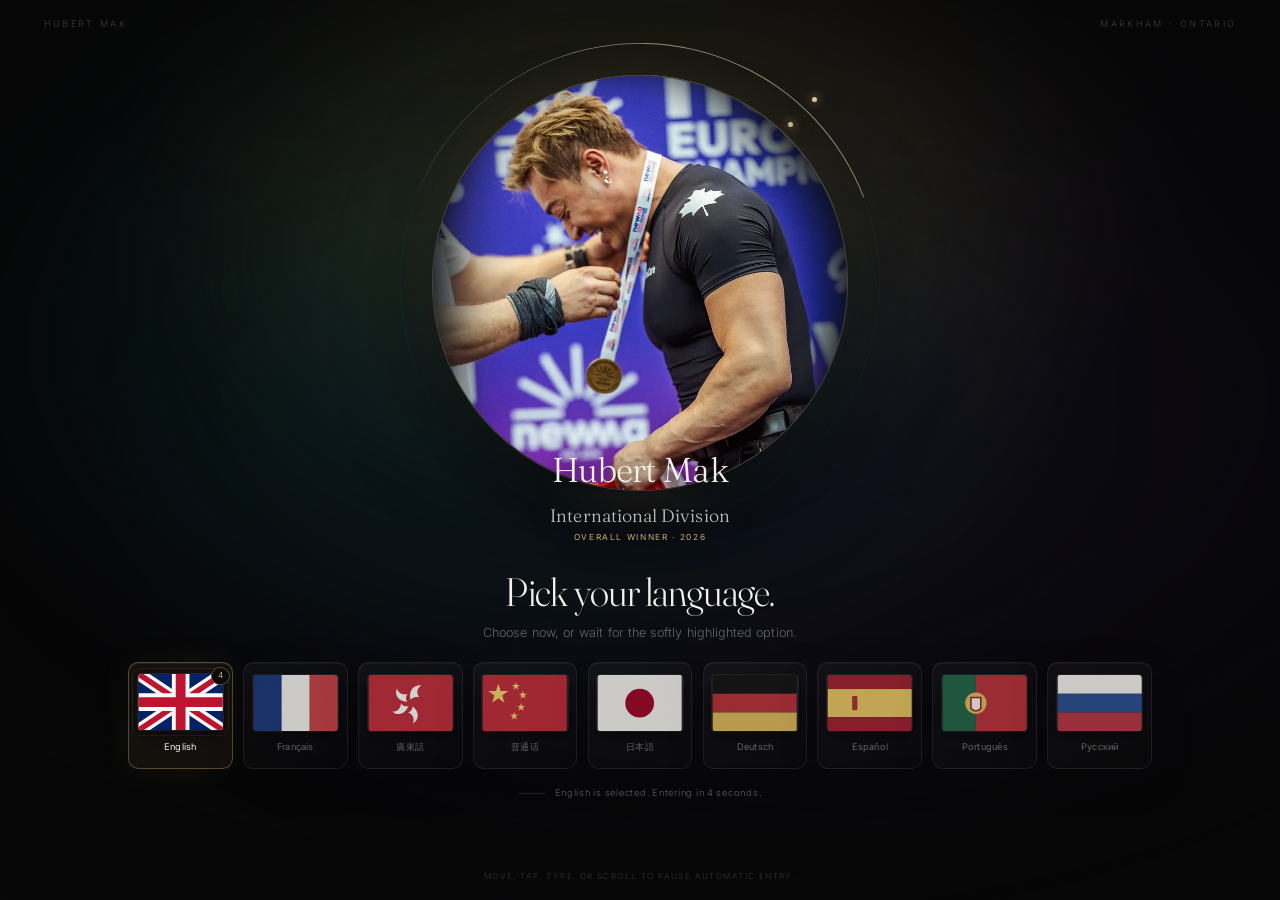
==== index.html @ 17bb110d "Upgrade sharing, reel, and philosophy layout" ====
<!DOCTYPE html>
<html lang="en" class="gate-root">
<head>
<meta charset="utf-8">
<meta name="viewport" content="width=device-width, initial-scale=1, viewport-fit=cover">
<title>Hubert Mak | Choose your language</title>
<meta name="description" content="Choose your language to enter the official website of Hubert Mak, massage champion and manual osteopath.">
<meta name="theme-color" content="#060607">
<link rel="canonical" href="https://hubertmak.com/">
<link rel="alternate" hreflang="en" href="https://hubertmak.com/site.html?lang=en">
<link rel="alternate" hreflang="fr" href="https://hubertmak.com/site.html?lang=fr">
<link rel="alternate" hreflang="yue-Hant-HK" href="https://hubertmak.com/site.html?lang=yue">
<link rel="alternate" hreflang="zh-Hans" href="https://hubertmak.com/site.html?lang=zh">
<link rel="alternate" hreflang="ja" href="https://hubertmak.com/site.html?lang=ja">
<link rel="alternate" hreflang="de" href="https://hubertmak.com/site.html?lang=de">
<link rel="alternate" hreflang="es" href="https://hubertmak.com/site.html?lang=es">
<link rel="alternate" hreflang="pt" href="https://hubertmak.com/site.html?lang=pt">
<link rel="alternate" hreflang="ru" href="https://hubertmak.com/site.html?lang=ru">
<link rel="alternate" hreflang="x-default" href="https://hubertmak.com/">
<meta property="og:type" content="profile">
<meta property="og:site_name" content="Hubert Mak">
<meta property="og:locale" content="en_CA">
<meta property="og:title" content="Hubert Mak | Massage Champion, Manual Osteopath">
<meta property="og:description" content="Care, strength, and precision in every treatment.">
<meta property="og:url" content="https://hubertmak.com/">
<meta property="og:image" content="https://hubertmak.com/assets/social/hubert-mak-share.png">
<meta property="og:image:secure_url" content="https://hubertmak.com/assets/social/hubert-mak-share.png">
<meta property="og:image:type" content="image/png">
<meta property="og:image:width" content="1200">
<meta property="og:image:height" content="630">
<meta property="og:image:alt" content="Hubert Mak, 2026 International Division Overall Winner in Paris">
<meta name="twitter:card" content="summary_large_image">
<meta name="twitter:title" content="Hubert Mak | Massage Champion, Manual Osteopath">
<meta name="twitter:description" content="Care, strength, and precision in every treatment.">
<meta name="twitter:image" content="https://hubertmak.com/assets/social/hubert-mak-share.png">
<meta name="twitter:image:alt" content="Hubert Mak, 2026 International Division Overall Winner in Paris">
<link rel="icon" href="/assets/favicon.svg?v=20260808" type="image/svg+xml">
<link rel="icon" href="/assets/favicon-32.png?v=20260808" type="image/png" sizes="32x32">
<link rel="shortcut icon" href="/favicon.ico?v=20260808">
<link rel="apple-touch-icon" href="/assets/apple-touch-icon.png?v=20260808" sizes="180x180">
<link rel="preconnect" href="https://fonts.googleapis.com">
<link rel="preconnect" href="https://fonts.gstatic.com" crossorigin>
<link href="https://fonts.googleapis.com/css2?family=Fraunces:ital,opsz,wght@0,9..144,200;0,9..144,300;0,9..144,400;1,9..144,300&amp;family=Inter:wght@300;400;500&amp;display=swap" rel="stylesheet">
<link rel="preload" as="image" href="assets/img/moment-medal.webp" fetchpriority="high">
<link rel="stylesheet" href="css/base.css">
<link rel="stylesheet" href="css/portal.css">
<script>
(function () {
  var allowed = /^(en|fr|yue|zh|ja|de|es|pt|ru)$/;
  try {
    var choose = new URLSearchParams(location.search).get('choose') === '1';
    var saved = localStorage.getItem('hm_language') || '';
    if (!choose && allowed.test(saved)) location.replace('site.html?lang=' + saved);
  } catch (e) {}
})();
</script>
</head>
<body class="gate-body is-gate-booting">
<div class="ambient" aria-hidden="true">
  <div class="ambient__wash"></div>
</div>
<div class="grain" aria-hidden="true"></div>

<div class="gate-veil" id="gate-veil" aria-hidden="true">
  <span class="gate-veil__panel gate-veil__panel--left"></span>
  <span class="gate-veil__panel gate-veil__panel--right"></span>
  <span class="gate-veil__seam"></span>
  <span class="gate-veil__spark"></span>
</div>

<main class="language-gate" id="language-gate">
  <div class="gate__topline" aria-hidden="true">
    <span>Hubert Mak</span>
    <span>Markham · Ontario</span>
  </div>

  <section class="gate__composition" aria-labelledby="gate-title">
    <div class="gate__portrait-stage">
      <span class="gate__orbit gate__orbit--one" aria-hidden="true"></span>
      <span class="gate__orbit gate__orbit--two" aria-hidden="true"></span>
      <span class="gate__pulse" aria-hidden="true"></span>
      <figure class="cut cut--gate">
        <span class="cut__aura" aria-hidden="true"></span>
        <span class="cut__floor" aria-hidden="true"></span>
        <span class="gate__portrait-window">
          <img class="cut__img gate__portrait" src="assets/img/moment-medal.webp" width="843" height="1400"
               alt="Hubert Mak receiving his gold medal in Paris" fetchpriority="high" decoding="async">
        </span>
      </figure>
      <div class="gate__identity" aria-hidden="true">
        <p>Hubert Mak</p>
        <strong>International Division</strong>
        <span>Overall Winner · 2026</span>
      </div>
    </div>

    <div class="gate__choice">
      <h1 id="gate-title">Pick your language.</h1>
      <p class="gate__instruction">Choose now, or wait for the softly highlighted option.</p>

      <nav class="language-grid" aria-label="Language selection">
        <a class="language-card" data-language="en" href="site.html?lang=en" hreflang="en" lang="en" aria-label="English">
          <span class="language-card__frame"><svg viewBox="0 0 48 32" aria-hidden="true"><use href="assets/flags.svg#flag-en"></use></svg><span class="language-card__count" aria-hidden="true">4</span></span>
          <span class="language-card__name">English</span>
        </a>
        <a class="language-card" data-language="fr" href="site.html?lang=fr" hreflang="fr" lang="fr" aria-label="Français">
          <span class="language-card__frame"><svg viewBox="0 0 48 32" aria-hidden="true"><use href="assets/flags.svg#flag-fr"></use></svg><span class="language-card__count" aria-hidden="true">4</span></span>
          <span class="language-card__name">Français</span>
        </a>
        <a class="language-card" data-language="yue" href="site.html?lang=yue" hreflang="yue-Hant-HK" lang="yue-Hant-HK" aria-label="廣東話">
          <span class="language-card__frame"><svg viewBox="0 0 48 32" aria-hidden="true"><use href="assets/flags.svg#flag-yue"></use></svg><span class="language-card__count" aria-hidden="true">4</span></span>
          <span class="language-card__name">廣東話</span>
        </a>
        <a class="language-card" data-language="zh" href="site.html?lang=zh" hreflang="zh-Hans" lang="zh-Hans" aria-label="普通话">
          <span class="language-card__frame"><svg viewBox="0 0 48 32" aria-hidden="true"><use href="assets/flags.svg#flag-zh"></use></svg><span class="language-card__count" aria-hidden="true">4</span></span>
          <span class="language-card__name">普通话</span>
        </a>
        <a class="language-card" data-language="ja" href="site.html?lang=ja" hreflang="ja" lang="ja" aria-label="日本語">
          <span class="language-card__frame"><svg viewBox="0 0 48 32" aria-hidden="true"><use href="assets/flags.svg#flag-ja"></use></svg><span class="language-card__count" aria-hidden="true">4</span></span>
          <span class="language-card__name">日本語</span>
        </a>
        <a class="language-card" data-language="de" href="site.html?lang=de" hreflang="de" lang="de" aria-label="Deutsch">
          <span class="language-card__frame"><svg viewBox="0 0 48 32" aria-hidden="true"><use href="assets/flags.svg#flag-de"></use></svg><span class="language-card__count" aria-hidden="true">4</span></span>
          <span class="language-card__name">Deutsch</span>
        </a>
        <a class="language-card" data-language="es" href="site.html?lang=es" hreflang="es" lang="es" aria-label="Español">
          <span class="language-card__frame"><svg viewBox="0 0 48 32" aria-hidden="true"><use href="assets/flags.svg#flag-es"></use></svg><span class="language-card__count" aria-hidden="true">4</span></span>
          <span class="language-card__name">Español</span>
        </a>
        <a class="language-card" data-language="pt" href="site.html?lang=pt" hreflang="pt" lang="pt" aria-label="Português">
          <span class="language-card__frame"><svg viewBox="0 0 48 32" aria-hidden="true"><use href="assets/flags.svg#flag-pt"></use></svg><span class="language-card__count" aria-hidden="true">4</span></span>
          <span class="language-card__name">Português</span>
        </a>
        <a class="language-card" data-language="ru" href="site.html?lang=ru" hreflang="ru" lang="ru" aria-label="Русский">
          <span class="language-card__frame"><svg viewBox="0 0 48 32" aria-hidden="true"><use href="assets/flags.svg#flag-ru"></use></svg><span class="language-card__count" aria-hidden="true">4</span></span>
          <span class="language-card__name">Русский</span>
        </a>
      </nav>

      <div class="gate__status" id="gate-status" aria-live="polite">
        <span class="gate__status-mark" aria-hidden="true"></span>
        <span id="gate-status-text">English is selected. Entering in 4 seconds.</span>
      </div>
    </div>
  </section>

  <p class="gate__footnote">Move, tap, type, or scroll to pause automatic entry.</p>
</main>

<noscript><style>.gate-veil{display:none}.is-gate-booting .language-gate{opacity:1}</style></noscript>
<script src="js/gate.js" defer></script>
</body>
</html>
---- css/base.css ----
/* ==========================================================================
   base.css  |  tokens, reset, typography, page furniture
   ========================================================================== */

:root {
  /* Surface. Never flat black, always a little warmth underneath. */
  --ink-900: #060607;
  --ink-800: #0a0a0c;
  --ink-700: #0f0f12;
  --ink-600: #16161a;

  /* Ambient hues, only ever seen at low opacity */
  --hue-emerald: #0b3a30;
  --hue-gold:    #443417;
  --hue-violet:  #20182e;

  /* Ink on paper */
  --paper:       #f4f1ec;
  --paper-80:    rgba(244, 241, 236, 0.80);
  --paper-58:    rgba(244, 241, 236, 0.58);
  --paper-38:    rgba(244, 241, 236, 0.38);
  --paper-22:    rgba(244, 241, 236, 0.22);

  /* Accent, rationed */
  --gold:        #c9a86a;
  --gold-lift:   #e2caa0;
  --gold-40:     rgba(201, 168, 106, 0.40);
  --gold-18:     rgba(201, 168, 106, 0.18);
  --gold-08:     rgba(201, 168, 106, 0.08);

  /* Hairlines and glass */
  --line:        rgba(244, 241, 236, 0.10);
  --line-soft:   rgba(244, 241, 236, 0.055);
  --glass:       rgba(244, 241, 236, 0.022);
  --blur:        blur(18px);

  /* Type */
  --serif: "Fraunces", Canela, Georgia, "Times New Roman", serif;
  --sans:  "Inter", -apple-system, BlinkMacSystemFont, "Segoe UI", Helvetica, Arial, sans-serif;

  --fs-hero:    clamp(3.4rem, 12.5vw, 11rem);
  --fs-display: clamp(2.3rem, 5.6vw, 5rem);
  --fs-title:   clamp(1.7rem, 3.2vw, 2.6rem);
  --fs-lead:    clamp(1.16rem, 1.7vw, 1.5rem);
  --fs-body:    clamp(1rem, 0.97rem + 0.16vw, 1.06rem);
  --fs-small:   0.82rem;
  --fs-micro:   0.66rem;

  --track-micro: 0.26em;
  --track-nav:   0.17em;

  /* Motion, unhurried throughout */
  --ease-out:  cubic-bezier(0.16, 1, 0.3, 1);
  --ease-soft: cubic-bezier(0.33, 0, 0.15, 1);
  --ease-io:   cubic-bezier(0.65, 0, 0.35, 1);
  --t-1: 620ms;
  --t-2: 900ms;
  --t-3: 1200ms;

  /* Rhythm */
  --gutter: clamp(1.35rem, 5vw, 6.5rem);
  --rail-w: 0px;
  --shelf:  clamp(6rem, 15vh, 13rem);
  --measure: 60ch;
}

/* The rail needs its own column plus real clearance before content starts */
@media (min-width: 90rem) { :root { --rail-w: 15rem; } }

*, *::before, *::after { box-sizing: border-box; }

html {
  scroll-behavior: smooth;
  -webkit-text-size-adjust: 100%;
}

body {
  margin: 0;
  background: var(--ink-900);
  color: var(--paper);
  font-family: var(--sans);
  font-weight: 300;
  font-size: var(--fs-body);
  line-height: 1.78;
  letter-spacing: 0.004em;
  -webkit-font-smoothing: antialiased;
  text-rendering: optimizeLegibility;
  overflow-x: hidden;
}

body.is-booting,
body.no-scroll { overflow: hidden; height: 100svh; }

img, video, canvas { display: block; max-width: 100%; }
img { height: auto; }

h1, h2, h3 {
  margin: 0;
  font-family: var(--serif);
  font-weight: 300;
  font-variation-settings: "opsz" 100;
  line-height: 1.02;
  letter-spacing: -0.021em;
  text-wrap: balance;
}

p { margin: 0; }
a { color: inherit; text-decoration: none; }
button { font: inherit; color: inherit; background: none; border: 0; padding: 0; }
ol, ul { margin: 0; padding: 0; list-style: none; }

:focus-visible {
  outline: 1px solid var(--gold);
  outline-offset: 5px;
}

::selection { background: var(--gold-40); color: var(--paper); }

.skip-link {
  position: fixed;
  top: 0; left: 50%;
  transform: translate(-50%, -130%);
  z-index: 220;
  padding: 0.8rem 1.6rem;
  background: var(--ink-700);
  border: 1px solid var(--line);
  font-size: var(--fs-micro);
  letter-spacing: var(--track-micro);
  text-transform: uppercase;
}
.skip-link:focus { transform: translate(-50%, 0); }

/* --------------------------------------------------------------------------
   Ambient field
   -------------------------------------------------------------------------- */

.ambient {
  position: fixed;
  inset: 0;
  z-index: -2;
  pointer-events: none;
  background: var(--ink-900);
}

.ambient__wash {
  position: absolute;
  inset: -25%;
  background:
    radial-gradient(44% 36% at 20% 24%, color-mix(in oklab, var(--hue-emerald) 72%, transparent) 0%, transparent 66%),
    radial-gradient(38% 32% at 80% 32%, color-mix(in oklab, var(--hue-gold) 60%, transparent) 0%, transparent 64%),
    radial-gradient(50% 42% at 52% 86%, color-mix(in oklab, var(--hue-violet) 74%, transparent) 0%, transparent 68%);
  filter: blur(44px) saturate(115%);
  opacity: 0.60;
  animation: ambient-travel 26s var(--ease-soft) infinite alternate;
  transition: opacity 2200ms ease;
  will-change: transform, opacity;
}

@keyframes ambient-travel {
  0% { transform: translate3d(-3%, -2%, 0) scale(1.02) rotate(-1deg); opacity: 0.52; }
  31% { transform: translate3d(4%, -5%, 0) scale(1.08) rotate(1.2deg); opacity: 0.66; }
  67% { transform: translate3d(-2%, 5%, 0) scale(1.04) rotate(-0.4deg); opacity: 0.57; }
  100% { transform: translate3d(5%, 2%, 0) scale(1.1) rotate(1.5deg); opacity: 0.68; }
}

.ambient__gl {
  position: absolute;
  inset: 0;
  width: 100%;
  height: 100%;
  opacity: 0;
  transition: opacity 2200ms ease;
}

.ambient.gl-live .ambient__wash { opacity: 0.18; }
.ambient.gl-live .ambient__gl { opacity: 0.92; }

.ambient::after {
  content: "";
  position: absolute;
  inset: 0;
  background: radial-gradient(125% 92% at 50% 44%, transparent 26%, rgba(6, 6, 7, 0.80) 100%);
}

/* --------------------------------------------------------------------------
   Film grain
   -------------------------------------------------------------------------- */

.grain {
  position: fixed;
  inset: -70px;
  z-index: 95;
  pointer-events: none;
  opacity: 0.26;
  mix-blend-mode: overlay;
  background-image: url("data:image/svg+xml,%3Csvg xmlns='http://www.w3.org/2000/svg' width='240' height='240'%3E%3Cfilter id='n'%3E%3CfeTurbulence type='fractalNoise' baseFrequency='0.86' numOctaves='3' stitchTiles='stitch'/%3E%3CfeColorMatrix type='saturate' values='0'/%3E%3C/filter%3E%3Crect width='240' height='240' filter='url(%23n)' opacity='0.5'/%3E%3C/svg%3E");
  animation: grain-shift 760ms steps(1) infinite;
}

/* --------------------------------------------------------------------------
   Overture: loader then curtain
   -------------------------------------------------------------------------- */

.loader {
  position: fixed;
  inset: 0;
  z-index: 140;
  display: grid;
  place-items: center;
  background: #040405;
  transition: opacity var(--t-2) var(--ease-soft);
}
.loader.is-gone { opacity: 0; pointer-events: none; }

.loader__inner { display: grid; justify-items: center; gap: 1.6rem; }

.loader__mark {
  font-family: var(--serif);
  font-size: 0.94rem;
  letter-spacing: 0.42em;
  text-transform: uppercase;
  color: var(--paper-38);
  padding-left: 0.42em;
}

.loader__track {
  position: relative;
  width: clamp(9rem, 22vw, 15rem);
  height: 1px;
  background: var(--line);
  overflow: hidden;
}
.loader__fill {
  position: absolute;
  inset: 0 auto 0 0;
  width: 0%;
  background: var(--gold);
  transition: width 260ms linear;
}

.loader__count {
  font-size: var(--fs-micro);
  letter-spacing: 0.3em;
  color: var(--paper-22);
  font-variant-numeric: tabular-nums;
}

.curtain {
  position: fixed;
  inset: 0;
  z-index: 135;
  pointer-events: none;
}
.curtain__panel {
  position: absolute;
  top: -1px; bottom: -1px;
  width: 50.4%;
  background: #040405;
  will-change: transform;
  transition: transform 2000ms var(--ease-out);
}
.curtain__panel--l { left: 0;  box-shadow: 30px 0 80px rgba(0,0,0,0.95); }
.curtain__panel--r { right: 0; box-shadow: -30px 0 80px rgba(0,0,0,0.95); }

.curtain__seam {
  position: absolute;
  top: 0; bottom: 0; left: 50%;
  width: 1px;
  transform: translateX(-50%);
  background: linear-gradient(to bottom, transparent, var(--gold-40) 45%, transparent);
  opacity: 0;
  transition: opacity 500ms ease;
}
.curtain.is-parting .curtain__seam { opacity: 1; }
.curtain.is-open .curtain__panel--l { transform: translate3d(-101%, 0, 0); }
.curtain.is-open .curtain__panel--r { transform: translate3d(101%, 0, 0); }
.curtain.is-open .curtain__seam { opacity: 0; }
.curtain.is-done { display: none; }

/* --------------------------------------------------------------------------
   Cursor, fine pointers only
   -------------------------------------------------------------------------- */

.cursor { display: none; }

@media (hover: hover) and (pointer: fine) {
  .cursor {
    display: block;
    position: fixed;
    top: 0; left: 0;
    z-index: 160;
    pointer-events: none;
    opacity: 0;
    transition: opacity 500ms ease;
  }
  .cursor.is-awake { opacity: 1; }

  .cursor__dot,
  .cursor__ring,
  .cursor__label {
    position: absolute;
    transform: translate(-50%, -50%);
  }
  .cursor__dot {
    width: 5px; height: 5px;
    border-radius: 50%;
    background: var(--gold-lift);
  }
  .cursor__ring {
    width: 34px; height: 34px;
    border-radius: 50%;
    border: 1px solid var(--gold-40);
    background: radial-gradient(circle, rgba(201,168,106,0.10) 0%, transparent 62%);
    transition: width var(--t-1) var(--ease-out), height var(--t-1) var(--ease-out),
                border-color var(--t-1) ease, background-color var(--t-1) ease;
  }
  .cursor__label {
    display: grid;
    place-items: center;
    width: 92px; height: 92px;
    font-size: var(--fs-micro);
    letter-spacing: 0.18em;
    text-transform: uppercase;
    color: var(--ink-900);
    opacity: 0;
    transition: opacity 400ms ease;
    font-variant-numeric: tabular-nums;
  }

  .cursor.is-hot .cursor__ring { width: 62px; height: 62px; border-color: var(--gold-18); }
  .cursor.is-labelled .cursor__ring {
    width: 92px; height: 92px;
    background: var(--gold);
    border-color: transparent;
  }
  .cursor.is-labelled .cursor__dot { opacity: 0; }
  .cursor.is-labelled .cursor__label { opacity: 1; }

  body:has(.cursor.is-awake) { cursor: none; }
  body:has(.cursor.is-awake) a,
  body:has(.cursor.is-awake) button,
  body:has(.cursor.is-awake) input,
  body:has(.cursor.is-awake) textarea,
  body:has(.cursor.is-awake) label { cursor: none; }
}

/* --------------------------------------------------------------------------
   Chapter rail
   -------------------------------------------------------------------------- */

.rail { display: none; }

@media (min-width: 90rem) {
  .rail {
    display: block;
    position: fixed;
    top: 50%;
    left: clamp(2rem, 3.4vw, 3.6rem);
    transform: translateY(-50%);
    z-index: 90;
    opacity: 0;
    transition: opacity var(--t-3) ease;
  }
  .rail.is-visible { opacity: 1; }
  /* The filmstrip travels across the full width, so the rail steps aside */
  .rail.is-visible.is-dim { opacity: 0; }

  .rail__line {
    position: absolute;
    left: 0; top: 0.5rem; bottom: 0.5rem;
    width: 1px;
    background: var(--line-soft);
  }
  .rail__progress {
    position: absolute;
    inset: 0 0 auto 0;
    height: 0%;
    background: var(--gold);
    transform-origin: top;
  }

  .rail__list { display: grid; gap: 1.05rem; padding-left: 1.35rem; }
  .rail__list a {
    display: flex;
    align-items: baseline;
    gap: 0.7rem;
    font-size: var(--fs-micro);
    letter-spacing: var(--track-micro);
    text-transform: uppercase;
    color: var(--paper-22);
    transition: color var(--t-1) ease;
  }
  .rail__list i {
    font-style: normal;
    font-variant-numeric: tabular-nums;
    opacity: 0.6;
  }
  .rail__list span {
    display: inline-block;
    transition: transform var(--t-1) var(--ease-out);
  }
  .rail__list a:hover { color: var(--paper-58); }
  .rail__list a:hover span { transform: translateX(3px); }
  .rail__list a.is-current { color: var(--gold); }
}

/* --------------------------------------------------------------------------
   Navigation
   -------------------------------------------------------------------------- */

.nav {
  position: fixed;
  top: 0; left: 0; right: 0;
  z-index: 100;
  display: flex;
  align-items: center;
  justify-content: space-between;
  gap: 2rem;
  padding: clamp(1.05rem, 2.2vw, 1.7rem) var(--gutter);
  opacity: 0;
  transform: translateY(-10px);
  transition: opacity var(--t-3) ease, transform var(--t-3) var(--ease-out),
              background-color var(--t-1) ease, border-color var(--t-1) ease;
  border-bottom: 1px solid transparent;
}
.nav.is-visible { opacity: 1; transform: none; }
.nav.is-stuck {
  background: rgba(6, 6, 7, 0.62);
  backdrop-filter: var(--blur);
  -webkit-backdrop-filter: var(--blur);
  border-bottom-color: var(--line-soft);
}

.nav__mark { display: block; }
.nav__initials {
  display: block;
  font-family: var(--serif);
  font-size: 1rem;
  letter-spacing: 0.26em;
  color: var(--paper-58);
  padding-left: 0.26em;
  transition: color var(--t-1) ease;
}
.nav__mark:hover .nav__initials { color: var(--gold); }

.nav__links {
  display: flex;
  gap: clamp(1.1rem, 2.8vw, 2.6rem);
  font-size: var(--fs-micro);
  letter-spacing: var(--track-nav);
  text-transform: uppercase;
}
.nav__links a {
  position: relative;
  display: block;
  overflow: hidden;
  color: var(--paper-38);
  transition: color var(--t-1) ease;
}
.nav__links a span {
  display: block;
  transition: transform var(--t-2) var(--ease-out);
}
.nav__links a::before {
  content: attr(href);
  content: "";
  position: absolute;
  left: 0; right: 0; bottom: -2px;
  height: 1px;
  background: var(--gold);
  transform: scaleX(0);
  transform-origin: left;
  transition: transform var(--t-2) var(--ease-out);
}
.nav__links a:hover { color: var(--paper); }
.nav__links a:hover span { transform: translateY(-1px); }
.nav__links a:hover::before { transform: scaleX(1); }
.nav__links a:active span { transform: translateY(0) scale(0.97); }

@media (max-width: 30rem) {
  .nav { padding-inline: 0.95rem; gap: 0.5rem; }
  .nav__initials { font-size: 0.84rem; letter-spacing: 0.16em; }
  .nav__links { gap: 0.62rem; font-size: 0.53rem; letter-spacing: 0.06em; }
}

/* --------------------------------------------------------------------------
   Cutout subjects
   A transparent subject standing in a breathing pool of light.

   Nothing here puts a mask and a filter on the same element. WebKit applies
   the filter to the element box rather than the alpha silhouette in that
   combination, which paints a hard rectangle around the cutout.
   -------------------------------------------------------------------------- */

.cut {
  position: relative;
  display: block;
  margin: 0;
}

.cut__img {
  position: relative;
  z-index: 2;
  width: 100%;
  height: auto;
  filter: drop-shadow(0 30px 56px rgba(0, 0, 0, 0.6)) contrast(1.04) saturate(0.99);
}

/* Breathing aura. Three pools of colour, blurred, drifting on a slow cycle. */
.cut__aura {
  position: absolute;
  left: 50%; top: 48%;
  width: 122%; height: 122%;
  transform: translate(-50%, -50%);
  z-index: 0;
  pointer-events: none;
  background:
    radial-gradient(34% 30% at 43% 40%, rgba(201, 168, 106, 0.40) 0%, transparent 72%),
    radial-gradient(38% 34% at 61% 58%, rgba(18, 108, 88, 0.36) 0%, transparent 74%),
    radial-gradient(56% 50% at 50% 52%, rgba(64, 46, 98, 0.28) 0%, transparent 78%);
  filter: blur(40px) saturate(125%);
  animation: aura 14s var(--ease-soft) infinite;
  will-change: transform, opacity;
}

/* Contact light where the subject meets the floor */
.cut__floor {
  position: absolute;
  left: 50%; bottom: 1%;
  width: 74%; height: 16%;
  transform: translateX(-50%);
  z-index: 1;
  pointer-events: none;
  background: radial-gradient(50% 50% at 50% 50%, rgba(201, 168, 106, 0.26) 0%, transparent 70%);
  filter: blur(20px);
  animation: aura-floor 14s var(--ease-soft) infinite;
}

/* A soft radial scrim rising from the base, so type can sit inside the fade.
   Radial means it has no edge anywhere. */
.cut__dissolve {
  position: absolute;
  left: 0; right: 0; bottom: 0;
  height: 48%;
  z-index: 3;
  pointer-events: none;
  background: radial-gradient(74% 100% at 50% 104%,
    rgba(6, 6, 7, 0.94) 0%,
    rgba(6, 6, 7, 0.66) 40%,
    rgba(6, 6, 7, 0.24) 66%,
    transparent 84%);
}

/* --------------------------------------------------------------------------
   Shared parts
   -------------------------------------------------------------------------- */

.chapter {
  display: flex;
  align-items: center;
  gap: 0.85rem;
  font-size: var(--fs-micro);
  letter-spacing: var(--track-micro);
  text-transform: uppercase;
  color: var(--gold);
}
.chapter i {
  font-style: normal;
  font-variant-numeric: tabular-nums;
  color: var(--paper-22);
}
.chapter i::after {
  content: "";
  display: inline-block;
  width: clamp(1.4rem, 3vw, 2.6rem);
  height: 1px;
  margin-left: 0.85rem;
  vertical-align: 0.28em;
  background: var(--line);
}

.btn {
  position: relative;
  display: inline-block;
  padding-block: 0.7rem;
  font-size: var(--fs-micro);
  letter-spacing: var(--track-micro);
  text-transform: uppercase;
  color: var(--paper);
  transition: color var(--t-1) ease;
}
.btn__rule {
  position: absolute;
  left: 0; right: 0; bottom: 0.35rem;
  height: 1px;
  background: var(--line);
  overflow: hidden;
}
.btn__rule::after {
  content: "";
  position: absolute;
  inset: 0;
  background: var(--gold);
  transform: translateX(-101%);
  transition: transform var(--t-3) var(--ease-out);
}
.btn:hover { color: var(--gold-lift); }
.btn:hover .btn__rule::after { transform: none; }
.btn:active .btn__label { display: inline-block; transform: scale(0.97); }

/* --------------------------------------------------------------------------
   Footer
   -------------------------------------------------------------------------- */

.footer {
  padding: clamp(4rem, 9vh, 7rem) var(--gutter) clamp(2.2rem, 5vh, 3.4rem);
  padding-left: max(var(--gutter), var(--rail-w));
  border-top: 1px solid var(--line-soft);
  display: flex;
  flex-wrap: wrap;
  align-items: baseline;
  justify-content: space-between;
  gap: 1rem;
}
.footer__name {
  font-family: var(--serif);
  font-size: 1.1rem;
  letter-spacing: 0.04em;
  color: var(--paper-58);
}
.footer__meta {
  display: flex;
  gap: clamp(1rem, 3vw, 2.4rem);
  font-size: var(--fs-micro);
  letter-spacing: 0.2em;
  text-transform: uppercase;
  color: var(--paper-22);
  font-variant-numeric: tabular-nums;
}
---- css/portal.css ----
/* ==========================================================================
   Language portal
   ========================================================================== */

@view-transition { navigation: auto; }

::view-transition-old(mak-portrait),
::view-transition-new(mak-portrait) {
  animation-duration: 1150ms;
  animation-timing-function: var(--ease-out);
  mix-blend-mode: normal;
}

.gate-root,
.gate-body { min-height: 100%; }

.gate-body {
  overflow: hidden;
  background: #050506;
}

.gate-body .ambient { z-index: 0; }
.gate-body .ambient__wash {
  inset: -34%;
  opacity: 0.92;
  background:
    radial-gradient(34% 28% at 50% 32%, rgba(201, 168, 106, 0.21), transparent 72%),
    radial-gradient(38% 36% at 43% 42%, rgba(18, 108, 88, 0.20), transparent 74%),
    radial-gradient(48% 40% at 56% 49%, rgba(64, 46, 98, 0.19), transparent 78%);
  filter: blur(56px) saturate(128%);
  animation-duration: 24s;
}

.gate-body::before {
  content: "";
  position: fixed;
  inset: 0;
  z-index: 1;
  pointer-events: none;
  background:
    linear-gradient(rgba(244,241,236,0.018) 1px, transparent 1px),
    linear-gradient(90deg, rgba(244,241,236,0.018) 1px, transparent 1px);
  background-size: clamp(5rem, 10vw, 9rem) clamp(5rem, 10vw, 9rem);
  -webkit-mask-image: radial-gradient(circle at 50% 42%, #000 0%, transparent 76%);
          mask-image: radial-gradient(circle at 50% 42%, #000 0%, transparent 76%);
  opacity: 0.55;
}

.language-gate {
  position: relative;
  z-index: 5;
  min-height: 100svh;
  display: grid;
  grid-template-rows: auto minmax(0, 1fr) auto;
  padding: max(1rem, env(safe-area-inset-top)) clamp(1rem, 3.4vw, 3.6rem) max(1rem, env(safe-area-inset-bottom));
  opacity: 1;
  transition: opacity 900ms ease, transform 1200ms var(--ease-out), filter 900ms ease;
}

.is-gate-booting .language-gate {
  opacity: 0;
  transform: scale(0.985);
  filter: blur(5px);
}

.gate-body.is-entering .language-gate {
  opacity: 0;
  transform: scale(1.018);
  filter: blur(8px);
}

.gate__topline {
  display: flex;
  justify-content: space-between;
  gap: 1rem;
  font-size: 0.57rem;
  letter-spacing: 0.26em;
  text-transform: uppercase;
  color: var(--paper-22);
}

.gate__composition {
  align-self: center;
  display: grid;
  justify-items: center;
  min-height: 0;
  text-align: center;
  padding-block: clamp(0.1rem, 1.4vh, 1rem);
}

.gate__portrait-stage {
  position: relative;
  width: min(92vw, 38rem);
  height: clamp(22rem, 51svh, 34rem);
  display: grid;
  place-items: end center;
  isolation: isolate;
}

.cut--gate {
  position: absolute;
  left: 50%;
  top: 41%;
  width: min(72vw, 26rem);
  height: auto;
  aspect-ratio: 1;
  transform: translate(-50%, -50%);
  view-transition-name: mak-portrait-wrap;
}

.gate__portrait-window {
  position: absolute;
  inset: 0;
  z-index: 2;
  display: block;
  width: 100%;
  height: 100%;
  overflow: hidden;
  border: 1px solid rgba(226,202,160,0.24);
  border-radius: 50%;
  background: #121218;
  box-shadow:
    inset 0 0 42px rgba(6,6,7,0.28),
    0 34px 90px rgba(0,0,0,0.62),
    0 0 58px rgba(201,168,106,0.07);
}

.gate__portrait-window::after {
  content: "";
  position: absolute;
  inset: 0;
  border-radius: inherit;
  pointer-events: none;
  background:
    linear-gradient(180deg, transparent 72%, rgba(6,6,7,0.18)),
    radial-gradient(circle at 50% 48%, transparent 64%, rgba(6,6,7,0.22) 100%);
}

.cut--gate .cut__img {
  position: absolute;
  left: 50%;
  top: -12.5%;
  width: 105.5%;
  height: auto;
  max-width: none;
  max-height: none;
  min-width: 0;
  min-height: 0;
  transform: translateX(-50%);
  filter:
    contrast(1.04) saturate(0.96);
  view-transition-name: mak-portrait;
}

.cut--gate .cut__aura {
  width: 128%;
  height: 128%;
  top: 50%;
  filter: blur(52px) saturate(138%);
  opacity: 0.94;
}

.cut--gate .cut__floor { bottom: -7%; width: 76%; }

.gate__orbit {
  position: absolute;
  left: 50%;
  top: 41%;
  z-index: -1;
  width: min(72vw, 26rem);
  aspect-ratio: 1;
  border-radius: 50%;
  border: 1px solid rgba(201,168,106,0.13);
  pointer-events: none;
  transform: translate(-50%, -50%);
}

.gate__orbit::before,
.gate__orbit::after {
  content: "";
  position: absolute;
  border-radius: 50%;
}

.gate__orbit::before {
  inset: -1px;
  border-top: 1px solid rgba(226,202,160,0.62);
  border-right: 1px solid transparent;
  transform: rotate(24deg);
}

.gate__orbit::after {
  width: 5px;
  height: 5px;
  top: 11%;
  right: 13%;
  background: var(--gold-lift);
  box-shadow: 0 0 10px var(--gold), 0 0 28px rgba(201,168,106,0.72);
}

.gate__orbit--one { animation: gate-orbit 19s linear infinite; }
.gate__orbit--two {
  width: min(82vw, 30rem);
  border-color: rgba(18,108,88,0.14);
  animation: gate-orbit-reverse 27s linear infinite;
}

.gate__pulse {
  position: absolute;
  left: 50%;
  top: 41%;
  z-index: -2;
  width: min(70vw, 25rem);
  aspect-ratio: 1;
  transform: translate(-50%, -50%);
  border-radius: 50%;
  background: radial-gradient(circle, rgba(226,202,160,0.11), rgba(18,108,88,0.07) 38%, transparent 70%);
  filter: blur(10px);
  animation: gate-pulse 7s var(--ease-soft) infinite;
}

.gate__identity {
  position: absolute;
  left: 50%;
  bottom: clamp(0.2rem, 1vh, 0.65rem);
  z-index: 5;
  width: max-content;
  max-width: 88vw;
  transform: translateX(-50%);
  text-shadow: 0 3px 22px #050506;
}

.gate__identity p {
  font-family: var(--serif);
  font-size: clamp(1.45rem, 3.2vw, 2.15rem);
  letter-spacing: -0.02em;
}

.gate__identity strong {
  display: block;
  margin-top: 0.38rem;
  font-family: var(--serif);
  font-size: clamp(0.88rem, 1.45vw, 1.12rem);
  font-weight: 300;
  line-height: 1.1;
  color: var(--paper-80);
}

.gate__identity span {
  display: block;
  margin-top: 0.3rem;
  font-size: 0.52rem;
  font-weight: 400;
  letter-spacing: 0.2em;
  text-transform: uppercase;
  color: var(--gold);
}

.gate__choice {
  position: relative;
  z-index: 6;
  width: min(100%, 64rem);
  margin-top: clamp(0.85rem, 2vh, 1.35rem);
}

.gate__choice h1 {
  font-size: clamp(1.55rem, 3.1vw, 2.5rem);
  letter-spacing: -0.018em;
}

.gate__instruction {
  margin-top: 0.56rem;
  font-size: clamp(0.69rem, 1vw, 0.79rem);
  color: var(--paper-38);
}

.language-grid {
  display: grid;
  grid-template-columns: repeat(9, minmax(0, 1fr));
  gap: clamp(0.35rem, 0.8vw, 0.72rem);
  margin-top: clamp(0.9rem, 2vh, 1.35rem);
}

.language-card {
  --countdown: 0;
  position: relative;
  min-width: 0;
  display: grid;
  justify-items: center;
  gap: 0.42rem;
  padding: clamp(0.45rem, 0.9vw, 0.7rem) clamp(0.3rem, 0.6vw, 0.55rem) clamp(0.55rem, 1vw, 0.78rem);
  border: 1px solid rgba(244,241,236,0.075);
  border-radius: 0.65rem;
  background: linear-gradient(145deg, rgba(244,241,236,0.034), rgba(244,241,236,0.012));
  box-shadow: inset 0 1px 0 rgba(255,255,255,0.035), 0 12px 40px rgba(0,0,0,0.13);
  color: var(--paper-38);
  transition:
    transform 650ms var(--ease-out),
    color 500ms ease,
    border-color 500ms ease,
    background-color 500ms ease,
    box-shadow 650ms var(--ease-out);
  touch-action: manipulation;
}

.language-card__frame {
  position: relative;
  display: grid;
  place-items: center;
  width: 100%;
  aspect-ratio: 3 / 2;
  border-radius: 0.28rem;
  padding: 1px;
  background: rgba(244,241,236,0.10);
  overflow: visible;
  filter: saturate(0.78) brightness(0.82);
  transition: filter 500ms ease, transform 650ms var(--ease-out);
}

.language-card__frame svg {
  width: 100%;
  height: 100%;
  border-radius: 0.22rem;
  overflow: hidden;
  box-shadow: 0 6px 16px rgba(0,0,0,0.38);
}

.language-card__frame::before {
  content: "";
  position: absolute;
  inset: -5px;
  z-index: -1;
  border-radius: 0.48rem;
  padding: 1px;
  opacity: 0;
  background: conic-gradient(from -90deg, var(--gold-lift) calc(var(--countdown) * 1turn), rgba(201,168,106,0.10) 0);
  -webkit-mask: linear-gradient(#000 0 0) content-box, linear-gradient(#000 0 0);
  -webkit-mask-composite: xor;
          mask-composite: exclude;
  transition: opacity 500ms ease;
}

.language-card__count {
  position: absolute;
  right: -0.36rem;
  top: -0.42rem;
  display: grid;
  place-items: center;
  width: 1.15rem;
  height: 1.15rem;
  border-radius: 50%;
  background: #0b0b0d;
  border: 1px solid var(--gold-40);
  color: var(--gold-lift);
  font-size: 0.52rem;
  font-variant-numeric: tabular-nums;
  opacity: 0;
  transform: scale(0.7);
  transition: opacity 500ms ease, transform 650ms var(--ease-out);
}

.language-card__name {
  overflow: hidden;
  max-width: 100%;
  font-size: clamp(0.5rem, 0.72vw, 0.64rem);
  font-weight: 400;
  letter-spacing: 0.025em;
  white-space: nowrap;
  text-overflow: ellipsis;
}

.language-card.is-selected {
  color: var(--paper);
  border-color: rgba(201,168,106,0.36);
  background: rgba(201,168,106,0.065);
  box-shadow: inset 0 1px 0 rgba(255,255,255,0.06), 0 0 32px rgba(201,168,106,0.075);
}

.language-card.is-selected .language-card__frame {
  filter: saturate(0.95) brightness(0.98);
  transform: translateY(-1px);
}

.language-card.is-selected .language-card__frame::before,
.language-card.is-selected .language-card__count { opacity: 1; }
.language-card.is-selected .language-card__count { transform: scale(1); }

.language-gate.is-paused .language-card__count { opacity: 0; }
.language-gate.is-paused .language-card__frame::before {
  opacity: 0.44;
  background: rgba(201,168,106,0.34);
}

@media (hover: hover) and (pointer: fine) {
  .language-card:hover {
    z-index: 2;
    transform: translateY(-5px) scale(1.025);
    color: var(--paper);
    border-color: rgba(201,168,106,0.32);
    background: rgba(201,168,106,0.075);
    box-shadow: inset 0 1px 0 rgba(255,255,255,0.07), 0 18px 42px rgba(0,0,0,0.32), 0 0 28px rgba(201,168,106,0.08);
  }
  .language-card:hover .language-card__frame { filter: saturate(1) brightness(1.04); }
}

.language-card:active { transform: translateY(-1px) scale(0.975); }
.language-card:focus-visible {
  outline: 2px solid var(--gold-lift);
  outline-offset: 4px;
}

.gate__status {
  display: flex;
  align-items: center;
  justify-content: center;
  gap: 0.6rem;
  min-height: 1.6rem;
  margin-top: clamp(0.55rem, 1.3vh, 0.9rem);
  font-size: 0.58rem;
  letter-spacing: 0.08em;
  color: var(--paper-38);
  font-variant-numeric: tabular-nums;
}

.gate__status-mark {
  position: relative;
  width: 1.65rem;
  height: 1px;
  background: var(--line);
  overflow: hidden;
}

.gate__status-mark::after {
  content: "";
  position: absolute;
  inset: 0;
  background: var(--gold);
  transform-origin: left;
  transform: scaleX(var(--countdown, 0));
}

.language-gate.is-paused .gate__status-mark::after { transform: scaleX(0.34); opacity: 0.55; }

.gate__footnote {
  align-self: end;
  justify-self: center;
  font-size: 0.52rem;
  letter-spacing: 0.17em;
  text-transform: uppercase;
  color: rgba(244,241,236,0.19);
}

/* The panels use uneven inner edges and multiple soft folds. The result reads
   like fabric under tension, with the bright seam acting as the release. */
.gate-veil {
  position: fixed;
  inset: 0;
  z-index: 150;
  pointer-events: none;
  overflow: hidden;
}

.gate-veil__panel {
  position: absolute;
  top: -4%;
  bottom: -4%;
  width: 55%;
  background:
    linear-gradient(90deg, rgba(255,255,255,0.015), transparent 15%, rgba(201,168,106,0.025) 31%, transparent 46%, rgba(255,255,255,0.015) 68%, transparent 86%),
    radial-gradient(ellipse at 100% 50%, #111014 0%, #08080a 42%, #030304 88%);
  box-shadow: 0 0 80px rgba(0,0,0,0.92);
  will-change: transform, clip-path;
  transition: transform 1900ms cubic-bezier(0.74, 0, 0.16, 1), filter 1900ms ease;
}

.gate-veil__panel--left {
  left: -2%;
  clip-path: polygon(0 0, 92% 0, 99% 9%, 94% 23%, 100% 37%, 95% 52%, 100% 68%, 93% 83%, 98% 100%, 0 100%);
}

.gate-veil__panel--right {
  right: -2%;
  transform: scaleX(-1);
  clip-path: polygon(0 0, 92% 0, 99% 9%, 94% 23%, 100% 37%, 95% 52%, 100% 68%, 93% 83%, 98% 100%, 0 100%);
}

.gate-veil__seam {
  position: absolute;
  left: 50%;
  top: 0;
  bottom: 0;
  width: 1px;
  transform: translateX(-50%);
  background: linear-gradient(180deg, transparent 2%, rgba(201,168,106,0.18) 20%, var(--gold-lift) 50%, rgba(18,108,88,0.22) 80%, transparent 98%);
  box-shadow: 0 0 9px rgba(226,202,160,0.82), 0 0 34px rgba(201,168,106,0.42);
  opacity: 0.75;
  transition: opacity 800ms ease, transform 1700ms var(--ease-out);
}

.gate-veil__spark {
  position: absolute;
  left: 50%;
  top: 50%;
  width: 7px;
  height: 7px;
  transform: translate(-50%, -50%);
  border-radius: 50%;
  background: #fff8dc;
  box-shadow: 0 0 8px #fff8dc, 0 0 26px var(--gold-lift), 0 0 78px var(--gold);
  opacity: 0;
}

.gate-veil.is-opening .gate-veil__panel--left {
  transform: translate3d(-108%, 0, 0) skewX(-2deg);
  filter: blur(1px);
}

.gate-veil.is-opening .gate-veil__panel--right {
  transform: translate3d(108%, 0, 0) scaleX(-1) skewX(-2deg);
  filter: blur(1px);
}

.gate-veil.is-opening .gate-veil__seam { opacity: 0; transform: translateX(-50%) scaleY(1.2); }
.gate-veil.is-opening .gate-veil__spark { animation: gate-spark 1200ms var(--ease-out) forwards; }
.gate-veil.is-open { display: none; }

@keyframes gate-orbit {
  to { transform: translate(-50%, -50%) rotate(360deg); }
}
@keyframes gate-orbit-reverse {
  to { transform: translate(-50%, -50%) rotate(-360deg); }
}
@keyframes gate-pulse {
  0%, 100% { transform: translate(-50%, -50%) scale(0.94); opacity: 0.58; }
  50% { transform: translate(-50%, -50%) scale(1.08); opacity: 1; }
}
@keyframes gate-spark {
  0% { opacity: 0; transform: translate(-50%, -50%) scale(0.4); }
  16% { opacity: 1; transform: translate(-50%, -50%) scale(1.35); }
  48% { opacity: 0.88; transform: translate(-50%, -50%) scale(5); }
  100% { opacity: 0; transform: translate(-50%, -50%) scale(16); }
}

@media (max-width: 62rem) {
  .language-grid { grid-template-columns: repeat(5, minmax(0, 1fr)); max-width: 38rem; margin-inline: auto; }
  .gate__portrait-stage { height: clamp(20rem, 44svh, 29rem); }
}

@media (max-width: 38rem) {
  .gate-body { overflow-y: auto; }
  .language-gate { min-height: 100svh; padding-inline: 0.8rem; }
  .gate__topline { padding-inline: 0.2rem; }
  .gate__topline span:last-child { display: none; }
  .gate__composition { padding-top: 0.4rem; }
  .gate__portrait-stage { width: 100%; height: clamp(19rem, 40svh, 21.5rem); }
  .cut--gate, .gate__orbit { width: min(66vw, 16rem); }
  .gate__orbit--two { width: min(75vw, 18.5rem); }
  .gate__pulse { width: min(66vw, 16rem); }
  .gate__identity { bottom: 0; }
  .gate__identity p { font-size: clamp(1.45rem, 7vw, 1.85rem); }
  .gate__identity strong { margin-top: 0.3rem; font-size: clamp(0.82rem, 3.8vw, 1rem); }
  .gate__identity span { margin-top: 0.24rem; font-size: 0.45rem; letter-spacing: 0.16em; }
  .gate__choice { margin-top: 1.4rem; }
  .gate__choice h1 { font-size: clamp(1.35rem, 7vw, 1.8rem); }
  .gate__instruction { margin-top: 0.48rem; font-size: 0.62rem; }
  .language-grid { grid-template-columns: repeat(3, minmax(0, 1fr)); gap: 0.38rem; margin-top: 0.9rem; }
  .language-card { padding: 0.38rem 0.32rem 0.45rem; gap: 0.28rem; }
  .language-card__frame { width: min(100%, 4.4rem); }
  .language-card__name { font-size: 0.54rem; }
  .gate__status { margin-top: 0.42rem; font-size: 0.52rem; }
  .gate__footnote { display: none; }
}

@media (max-height: 720px) and (min-width: 39rem) {
  .gate__portrait-stage { height: 39svh; }
  .gate__instruction { display: none; }
  .language-grid { margin-top: 0.6rem; }
  .gate__status { margin-top: 0.4rem; }
}

@media (max-width: 38rem) and (max-height: 720px) {
  .gate__portrait-stage { height: 16.8rem; }
  .cut--gate, .gate__orbit { width: min(61vw, 14.25rem); }
  .gate__orbit--two { width: min(70vw, 16.4rem); }
  .gate__pulse { width: min(61vw, 14.25rem); }
  .gate__choice { margin-top: 0.8rem; }
  .gate__instruction { margin-top: 0.34rem; }
  .language-grid { margin-top: 0.62rem; }
  .language-card { padding: 0.3rem 0.28rem 0.34rem; gap: 0.2rem; }
  .language-card__frame { width: min(100%, 3.9rem); }
  .gate__status { margin-top: 0.3rem; }
}

@media (prefers-reduced-motion: reduce) {
  .gate-veil { display: none !important; }
  .is-gate-booting .language-gate { opacity: 1; transform: none; filter: none; }
  .gate__orbit, .gate__pulse { animation: none; }
  .language-card__frame::before { background: rgba(201,168,106,0.34); }
  ::view-transition-group(*) { animation-duration: 0.001ms !important; }
}
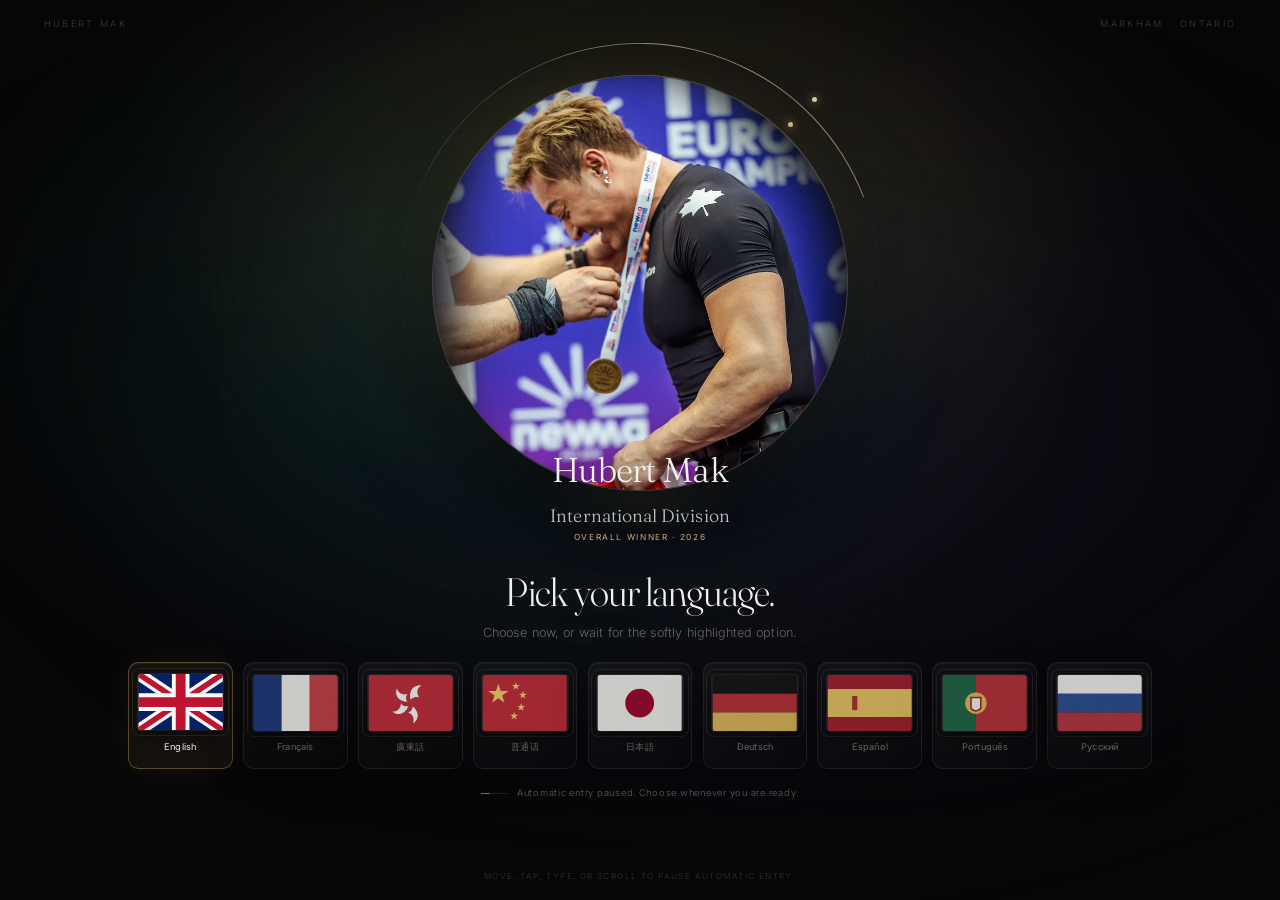
==== commit f664f035: "Refine mobile reel and awards" ====
--- a/index.html
+++ b/index.html
@@ -6,6 +6,14 @@
 <title>Hubert Mak | Choose your language</title>
 <meta name="description" content="Choose your language to enter the official website of Hubert Mak, massage champion and manual osteopath.">
 <meta name="theme-color" content="#060607">
+<style id="critical-gate-paint">
+html.gate-root,body.gate-body{margin:0;min-height:100%;background:#040405}
+body.gate-body.is-gate-booting{overflow:hidden}
+body.gate-body.is-gate-booting>.ambient,
+body.gate-body.is-gate-booting>.grain,
+body.gate-body.is-gate-booting>.language-gate{visibility:hidden!important}
+body.gate-body.is-gate-booting>.gate-veil{position:fixed;inset:0;z-index:2147483647;display:block;visibility:visible;background:#040405}
+</style>
 <link rel="canonical" href="https://hubertmak.com/">
 <link rel="alternate" hreflang="en" href="https://hubertmak.com/site.html?lang=en">
 <link rel="alternate" hreflang="fr" href="https://hubertmak.com/site.html?lang=fr">
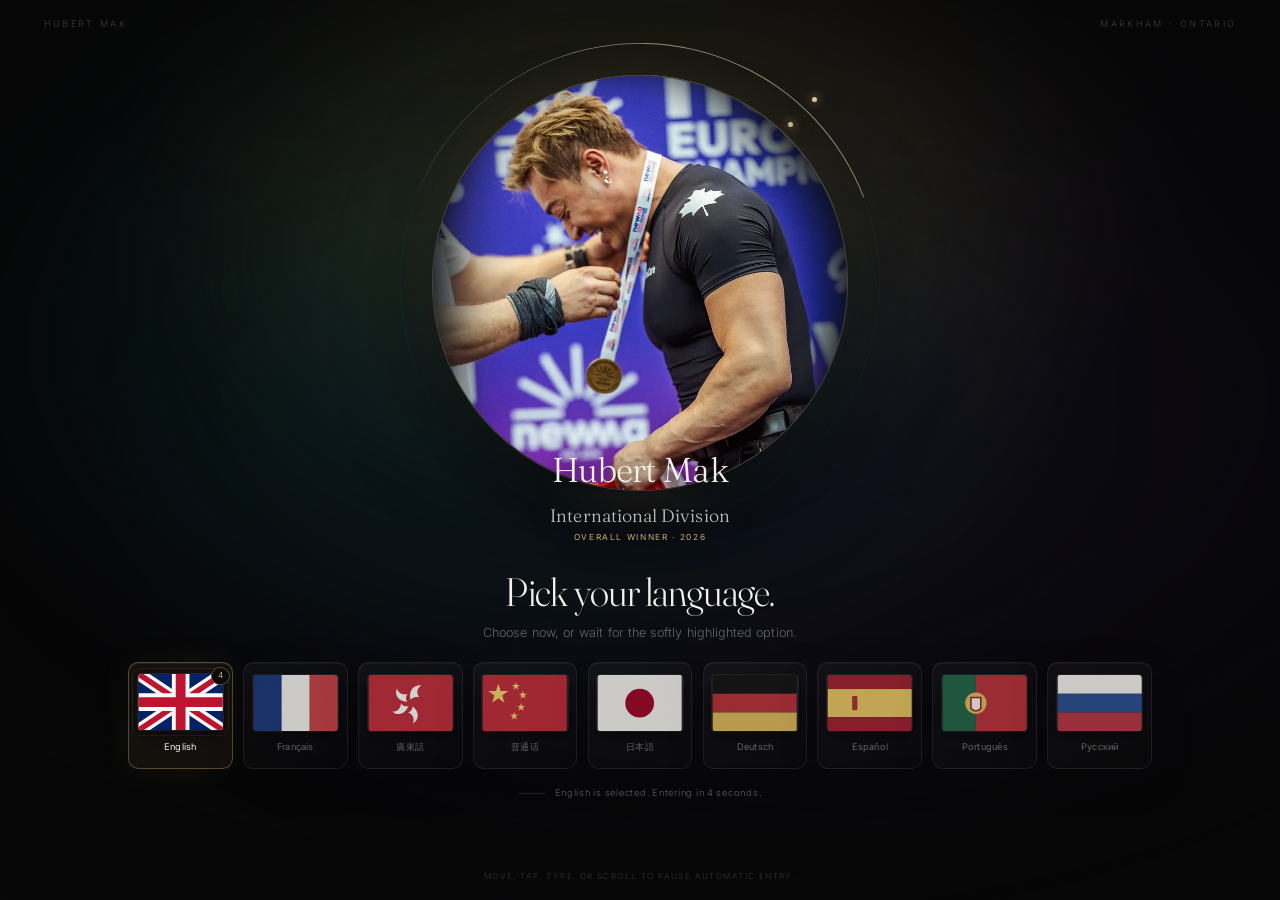
==== commit e1c54977: "Add seamless ticker and search indexing" ====
--- a/index.html
+++ b/index.html
@@ -3,8 +3,11 @@
 <head>
 <meta charset="utf-8">
 <meta name="viewport" content="width=device-width, initial-scale=1, viewport-fit=cover">
-<title>Hubert Mak | Choose your language</title>
-<meta name="description" content="Choose your language to enter the official website of Hubert Mak, massage champion and manual osteopath.">
+<title>Hubert Mak | Massage Champion, Manual Osteopath</title>
+<meta name="description" content="Official website of Hubert Mak, Registered Massage Therapist and Manual Osteopath in Markham, and 2026 International Division Overall Winner in Paris.">
+<meta name="robots" content="index, follow, max-image-preview:large, max-snippet:-1, max-video-preview:-1">
+<meta name="author" content="Hubert Mak">
+<meta name="application-name" content="Hubert Mak">
 <meta name="theme-color" content="#060607">
 <style id="critical-gate-paint">
 html.gate-root,body.gate-body{margin:0;min-height:100%;background:#040405}
@@ -25,6 +28,7 @@
 <link rel="alternate" hreflang="pt" href="https://hubertmak.com/site.html?lang=pt">
 <link rel="alternate" hreflang="ru" href="https://hubertmak.com/site.html?lang=ru">
 <link rel="alternate" hreflang="x-default" href="https://hubertmak.com/">
+<link rel="sitemap" type="application/xml" href="https://hubertmak.com/sitemap.xml">
 <meta property="og:type" content="profile">
 <meta property="og:site_name" content="Hubert Mak">
 <meta property="og:locale" content="en_CA">
@@ -37,6 +41,8 @@
 <meta property="og:image:width" content="1200">
 <meta property="og:image:height" content="630">
 <meta property="og:image:alt" content="Hubert Mak, 2026 International Division Overall Winner in Paris">
+<meta property="profile:first_name" content="Hubert">
+<meta property="profile:last_name" content="Mak">
 <meta name="twitter:card" content="summary_large_image">
 <meta name="twitter:title" content="Hubert Mak | Massage Champion, Manual Osteopath">
 <meta name="twitter:description" content="Care, strength, and precision in every treatment.">
@@ -52,6 +58,102 @@
 <link rel="preload" as="image" href="assets/img/moment-medal.webp" fetchpriority="high">
 <link rel="stylesheet" href="css/base.css">
 <link rel="stylesheet" href="css/portal.css">
+<script type="application/ld+json">
+{
+  "@context": "https://schema.org",
+  "@graph": [
+    {
+      "@type": "WebSite",
+      "@id": "https://hubertmak.com/#website",
+      "url": "https://hubertmak.com/",
+      "name": "Hubert Mak",
+      "description": "Official website of Hubert Mak, Registered Massage Therapist, Manual Osteopath, and international massage champion.",
+      "inLanguage": ["en", "fr", "yue-Hant-HK", "zh-Hans", "ja", "de", "es", "pt", "ru"]
+    },
+    {
+      "@type": "WebPage",
+      "@id": "https://hubertmak.com/#webpage",
+      "url": "https://hubertmak.com/",
+      "name": "Hubert Mak | Massage Champion, Manual Osteopath",
+      "description": "Official website of Hubert Mak, Registered Massage Therapist and Manual Osteopath in Markham, and 2026 International Division Overall Winner in Paris.",
+      "isPartOf": { "@id": "https://hubertmak.com/#website" },
+      "about": [
+        { "@id": "https://hubertmak.com/#hubert-mak" },
+        { "@id": "https://hubertmak.com/#makcare" }
+      ],
+      "primaryImageOfPage": { "@id": "https://hubertmak.com/#hubert-image" },
+      "dateModified": "2026-08-12",
+      "inLanguage": "en"
+    },
+    {
+      "@type": "Person",
+      "@id": "https://hubertmak.com/#hubert-mak",
+      "name": "Hubert Mak",
+      "url": "https://hubertmak.com/",
+      "image": { "@id": "https://hubertmak.com/#hubert-image" },
+      "jobTitle": ["Registered Massage Therapist", "Manual Osteopath"],
+      "email": "mailto:healing@hubertmak.com",
+      "telephone": "+1-905-609-1238",
+      "worksFor": { "@id": "https://hubertmak.com/#makcare" },
+      "sameAs": [
+        "https://www.instagram.com/makcarehealth/",
+        "https://www.facebook.com/share/18paxWvBRe/"
+      ],
+      "knowsAbout": ["Massage therapy", "Manual osteopathy", "Thai massage", "Stretch therapy", "Acupuncture"],
+      "address": {
+        "@type": "PostalAddress",
+        "streetAddress": "10 Fincham Ave, Unit 102",
+        "addressLocality": "Markham",
+        "addressRegion": "ON",
+        "postalCode": "L3P 4C8",
+        "addressCountry": "CA"
+      },
+      "award": [
+        "Overall Winner, International Division, Euro Massage Championship 2026, Paris",
+        "Sport Massage, Empathy Award, Euro Massage Championship 2026, Paris",
+        "Best Massage Photo, Second Place, Euro Massage Championship 2026, Paris",
+        "Second Place, Sports Category, Massage Therapy Summit 2026, Laval, Quebec"
+      ]
+    },
+    {
+      "@type": "ImageObject",
+      "@id": "https://hubertmak.com/#hubert-image",
+      "url": "https://hubertmak.com/assets/social/hubert-mak-share.png",
+      "contentUrl": "https://hubertmak.com/assets/social/hubert-mak-share.png",
+      "width": 1200,
+      "height": 630,
+      "caption": "Hubert Mak, 2026 International Division Overall Winner in Paris"
+    },
+    {
+      "@type": "HealthAndBeautyBusiness",
+      "@id": "https://hubertmak.com/#makcare",
+      "name": "MakCare Health and Wellness Centre",
+      "url": "https://www.makcare.com/",
+      "image": { "@id": "https://hubertmak.com/#hubert-image" },
+      "telephone": "+1-905-609-1238",
+      "email": "healing@hubertmak.com",
+      "founder": { "@id": "https://hubertmak.com/#hubert-mak" },
+      "address": {
+        "@type": "PostalAddress",
+        "streetAddress": "10 Fincham Ave, Unit 102",
+        "addressLocality": "Markham",
+        "addressRegion": "ON",
+        "postalCode": "L3P 4C8",
+        "addressCountry": "CA"
+      },
+      "areaServed": [
+        { "@type": "City", "name": "Markham" },
+        { "@type": "AdministrativeArea", "name": "Ontario" }
+      ],
+      "hasMap": "https://maps.app.goo.gl/vbQs9PXkwHKv4kxu8",
+      "sameAs": [
+        "https://www.instagram.com/makcarehealth/",
+        "https://www.facebook.com/share/18paxWvBRe/"
+      ]
+    }
+  ]
+}
+</script>
 <script>
 (function () {
   var allowed = /^(en|fr|yue|zh|ja|de|es|pt|ru)$/;
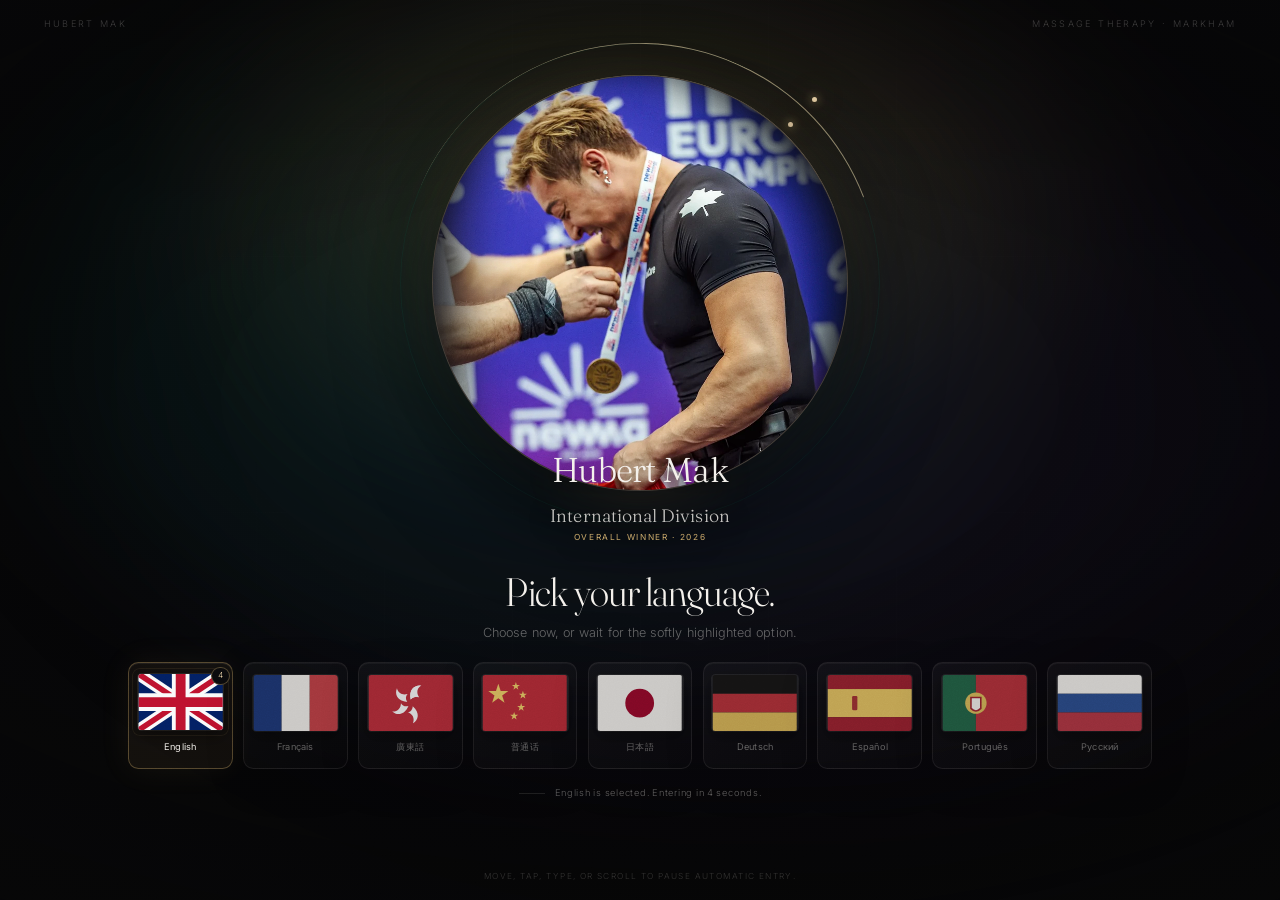
==== commit 5f0e356b: "Target Markham massage search intent" ====
--- a/index.html
+++ b/index.html
@@ -3,8 +3,8 @@
 <head>
 <meta charset="utf-8">
 <meta name="viewport" content="width=device-width, initial-scale=1, viewport-fit=cover">
-<title>Hubert Mak | Massage Champion, Manual Osteopath</title>
-<meta name="description" content="Official website of Hubert Mak, Registered Massage Therapist and Manual Osteopath in Markham, and 2026 International Division Overall Winner in Paris.">
+<title>Massage Therapy in Markham | Hubert Mak, Award-Winning RMT</title>
+<meta name="description" content="Award-winning massage therapy in Markham with Hubert Mak, Registered Massage Therapist and Manual Osteopath. Book at MakCare Health and Wellness Centre.">
 <meta name="robots" content="index, follow, max-image-preview:large, max-snippet:-1, max-video-preview:-1">
 <meta name="author" content="Hubert Mak">
 <meta name="application-name" content="Hubert Mak">
@@ -32,8 +32,8 @@
 <meta property="og:type" content="profile">
 <meta property="og:site_name" content="Hubert Mak">
 <meta property="og:locale" content="en_CA">
-<meta property="og:title" content="Hubert Mak | Massage Champion, Manual Osteopath">
-<meta property="og:description" content="Care, strength, and precision in every treatment.">
+<meta property="og:title" content="Massage Therapy in Markham | Hubert Mak, Award-Winning RMT">
+<meta property="og:description" content="Award-winning massage therapy in Markham with Hubert Mak at MakCare Health and Wellness Centre.">
 <meta property="og:url" content="https://hubertmak.com/">
 <meta property="og:image" content="https://hubertmak.com/assets/social/hubert-mak-share.png">
 <meta property="og:image:secure_url" content="https://hubertmak.com/assets/social/hubert-mak-share.png">
@@ -44,8 +44,8 @@
 <meta property="profile:first_name" content="Hubert">
 <meta property="profile:last_name" content="Mak">
 <meta name="twitter:card" content="summary_large_image">
-<meta name="twitter:title" content="Hubert Mak | Massage Champion, Manual Osteopath">
-<meta name="twitter:description" content="Care, strength, and precision in every treatment.">
+<meta name="twitter:title" content="Massage Therapy in Markham | Hubert Mak, Award-Winning RMT">
+<meta name="twitter:description" content="Award-winning massage therapy in Markham with Hubert Mak at MakCare Health and Wellness Centre.">
 <meta name="twitter:image" content="https://hubertmak.com/assets/social/hubert-mak-share.png">
 <meta name="twitter:image:alt" content="Hubert Mak, 2026 International Division Overall Winner in Paris">
 <link rel="icon" href="/assets/favicon.svg?v=20260808" type="image/svg+xml">
@@ -67,15 +67,15 @@
       "@id": "https://hubertmak.com/#website",
       "url": "https://hubertmak.com/",
       "name": "Hubert Mak",
-      "description": "Official website of Hubert Mak, Registered Massage Therapist, Manual Osteopath, and international massage champion.",
+      "description": "Award-winning massage therapy in Markham with Hubert Mak, Registered Massage Therapist, Manual Osteopath, and international massage champion.",
       "inLanguage": ["en", "fr", "yue-Hant-HK", "zh-Hans", "ja", "de", "es", "pt", "ru"]
     },
     {
       "@type": "WebPage",
       "@id": "https://hubertmak.com/#webpage",
       "url": "https://hubertmak.com/",
-      "name": "Hubert Mak | Massage Champion, Manual Osteopath",
-      "description": "Official website of Hubert Mak, Registered Massage Therapist and Manual Osteopath in Markham, and 2026 International Division Overall Winner in Paris.",
+      "name": "Massage Therapy in Markham | Hubert Mak, Award-Winning RMT",
+      "description": "Award-winning massage therapy in Markham with Hubert Mak, Registered Massage Therapist and Manual Osteopath. Book at MakCare Health and Wellness Centre.",
       "isPartOf": { "@id": "https://hubertmak.com/#website" },
       "about": [
         { "@id": "https://hubertmak.com/#hubert-mak" },
@@ -91,6 +91,7 @@
       "name": "Hubert Mak",
       "url": "https://hubertmak.com/",
       "image": { "@id": "https://hubertmak.com/#hubert-image" },
+      "description": "Hubert Mak is an award-winning Registered Massage Therapist and Manual Osteopath providing massage therapy in Markham, Ontario.",
       "jobTitle": ["Registered Massage Therapist", "Manual Osteopath"],
       "email": "mailto:healing@hubertmak.com",
       "telephone": "+1-905-609-1238",
@@ -129,6 +130,7 @@
       "@id": "https://hubertmak.com/#makcare",
       "name": "MakCare Health and Wellness Centre",
       "url": "https://www.makcare.com/",
+      "description": "Award-winning massage therapy and manual osteopathy in Markham, Ontario, led by Registered Massage Therapist Hubert Mak.",
       "image": { "@id": "https://hubertmak.com/#hubert-image" },
       "telephone": "+1-905-609-1238",
       "email": "healing@hubertmak.com",
@@ -145,6 +147,45 @@
         { "@type": "City", "name": "Markham" },
         { "@type": "AdministrativeArea", "name": "Ontario" }
       ],
+      "hasOfferCatalog": {
+        "@type": "OfferCatalog",
+        "name": "Massage and manual therapy services in Markham",
+        "itemListElement": [
+          {
+            "@type": "Offer",
+            "url": "https://www.makcare.com/Services.php",
+            "itemOffered": {
+              "@type": "Service",
+              "name": "Massage Therapy in Markham",
+              "serviceType": "Registered massage therapy",
+              "provider": { "@id": "https://hubertmak.com/#makcare" },
+              "areaServed": { "@type": "City", "name": "Markham" }
+            }
+          },
+          {
+            "@type": "Offer",
+            "url": "https://www.makcare.com/Services.php",
+            "itemOffered": {
+              "@type": "Service",
+              "name": "Manual Osteopathy in Markham",
+              "serviceType": "Manual osteopathy",
+              "provider": { "@id": "https://hubertmak.com/#makcare" },
+              "areaServed": { "@type": "City", "name": "Markham" }
+            }
+          },
+          {
+            "@type": "Offer",
+            "url": "https://www.makcare.com/Services.php",
+            "itemOffered": {
+              "@type": "Service",
+              "name": "Thai Massage and Stretch Therapy",
+              "serviceType": "Thai massage and stretch therapy",
+              "provider": { "@id": "https://hubertmak.com/#makcare" },
+              "areaServed": { "@type": "City", "name": "Markham" }
+            }
+          }
+        ]
+      },
       "hasMap": "https://maps.app.goo.gl/vbQs9PXkwHKv4kxu8",
       "sameAs": [
         "https://www.instagram.com/makcarehealth/",
@@ -181,7 +222,7 @@
 <main class="language-gate" id="language-gate">
   <div class="gate__topline" aria-hidden="true">
     <span>Hubert Mak</span>
-    <span>Markham · Ontario</span>
+    <span>Massage Therapy · Markham</span>
   </div>
 
   <section class="gate__composition" aria-labelledby="gate-title">
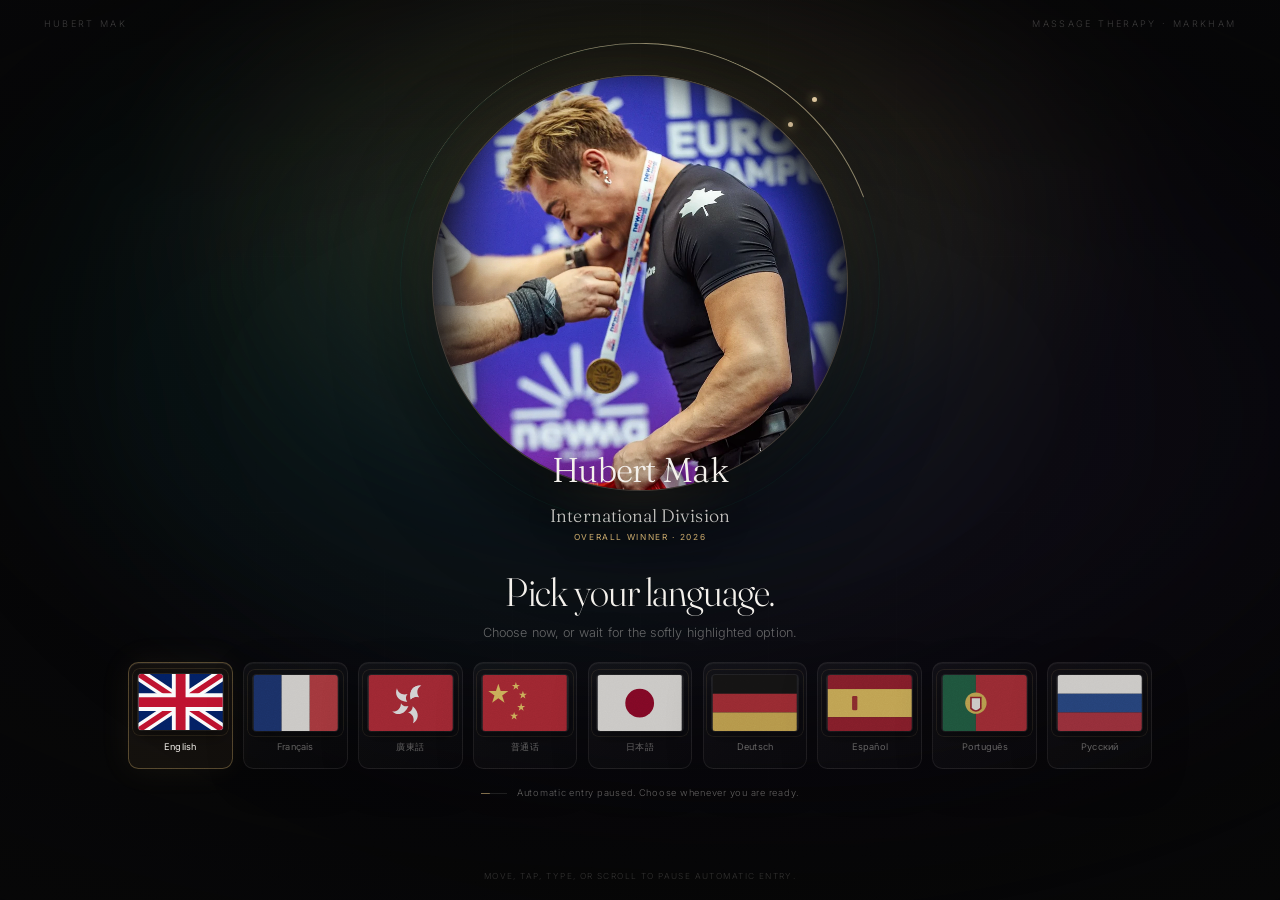
==== commit f7ccef5e: "Apply Hubert's booking, email, and title corrections - Both "Book a massage" links now go to makcare" ====
--- a/index.html
+++ b/index.html
@@ -4,7 +4,7 @@
 <meta charset="utf-8">
 <meta name="viewport" content="width=device-width, initial-scale=1, viewport-fit=cover">
 <title>Massage Therapy in Markham | Hubert Mak, Award-Winning RMT</title>
-<meta name="description" content="Award-winning massage therapy in Markham with Hubert Mak, Registered Massage Therapist and Manual Osteopath. Book at MakCare Health and Wellness Centre.">
+<meta name="description" content="Award-winning massage therapy in Markham with Hubert Mak, Registered Massage Therapist and Osteopathic Manual Practitioner. Book at MakCare Health and Wellness Centre.">
 <meta name="robots" content="index, follow, max-image-preview:large, max-snippet:-1, max-video-preview:-1">
 <meta name="author" content="Hubert Mak">
 <meta name="application-name" content="Hubert Mak">
@@ -67,7 +67,7 @@
       "@id": "https://hubertmak.com/#website",
       "url": "https://hubertmak.com/",
       "name": "Hubert Mak",
-      "description": "Award-winning massage therapy in Markham with Hubert Mak, Registered Massage Therapist, Manual Osteopath, and international massage champion.",
+      "description": "Award-winning massage therapy in Markham with Hubert Mak, Registered Massage Therapist, Osteopathic Manual Practitioner, and international massage champion.",
       "inLanguage": ["en", "fr", "yue-Hant-HK", "zh-Hans", "ja", "de", "es", "pt", "ru"]
     },
     {
@@ -75,7 +75,7 @@
       "@id": "https://hubertmak.com/#webpage",
       "url": "https://hubertmak.com/",
       "name": "Massage Therapy in Markham | Hubert Mak, Award-Winning RMT",
-      "description": "Award-winning massage therapy in Markham with Hubert Mak, Registered Massage Therapist and Manual Osteopath. Book at MakCare Health and Wellness Centre.",
+      "description": "Award-winning massage therapy in Markham with Hubert Mak, Registered Massage Therapist and Osteopathic Manual Practitioner. Book at MakCare Health and Wellness Centre.",
       "isPartOf": { "@id": "https://hubertmak.com/#website" },
       "about": [
         { "@id": "https://hubertmak.com/#hubert-mak" },
@@ -91,8 +91,8 @@
       "name": "Hubert Mak",
       "url": "https://hubertmak.com/",
       "image": { "@id": "https://hubertmak.com/#hubert-image" },
-      "description": "Hubert Mak is an award-winning Registered Massage Therapist and Manual Osteopath providing massage therapy in Markham, Ontario.",
-      "jobTitle": ["Registered Massage Therapist", "Manual Osteopath"],
+      "description": "Hubert Mak is an award-winning Registered Massage Therapist and Osteopathic Manual Practitioner providing massage therapy in Markham, Ontario.",
+      "jobTitle": ["Registered Massage Therapist", "Osteopathic Manual Practitioner"],
       "email": "mailto:healing@hubertmak.com",
       "telephone": "+1-905-609-1238",
       "worksFor": { "@id": "https://hubertmak.com/#makcare" },
@@ -100,7 +100,7 @@
         "https://www.instagram.com/makcarehealth/",
         "https://www.facebook.com/share/18paxWvBRe/"
       ],
-      "knowsAbout": ["Massage therapy", "Manual osteopathy", "Thai massage", "Stretch therapy", "Acupuncture"],
+      "knowsAbout": ["Massage therapy", "Osteopathic manual therapy", "Thai massage", "Stretch therapy", "Acupuncture"],
       "address": {
         "@type": "PostalAddress",
         "streetAddress": "10 Fincham Ave, Unit 102",
@@ -130,7 +130,7 @@
       "@id": "https://hubertmak.com/#makcare",
       "name": "MakCare Health and Wellness Centre",
       "url": "https://www.makcare.com/",
-      "description": "Award-winning massage therapy and manual osteopathy in Markham, Ontario, led by Registered Massage Therapist Hubert Mak.",
+      "description": "Award-winning massage therapy and osteopathic manual therapy in Markham, Ontario, led by Registered Massage Therapist Hubert Mak.",
       "image": { "@id": "https://hubertmak.com/#hubert-image" },
       "telephone": "+1-905-609-1238",
       "email": "healing@hubertmak.com",
@@ -167,8 +167,8 @@
             "url": "https://www.makcare.com/Services.php",
             "itemOffered": {
               "@type": "Service",
-              "name": "Manual Osteopathy in Markham",
-              "serviceType": "Manual osteopathy",
+              "name": "Osteopathic Manual Therapy in Markham",
+              "serviceType": "Osteopathic manual therapy",
               "provider": { "@id": "https://hubertmak.com/#makcare" },
               "areaServed": { "@type": "City", "name": "Markham" }
             }
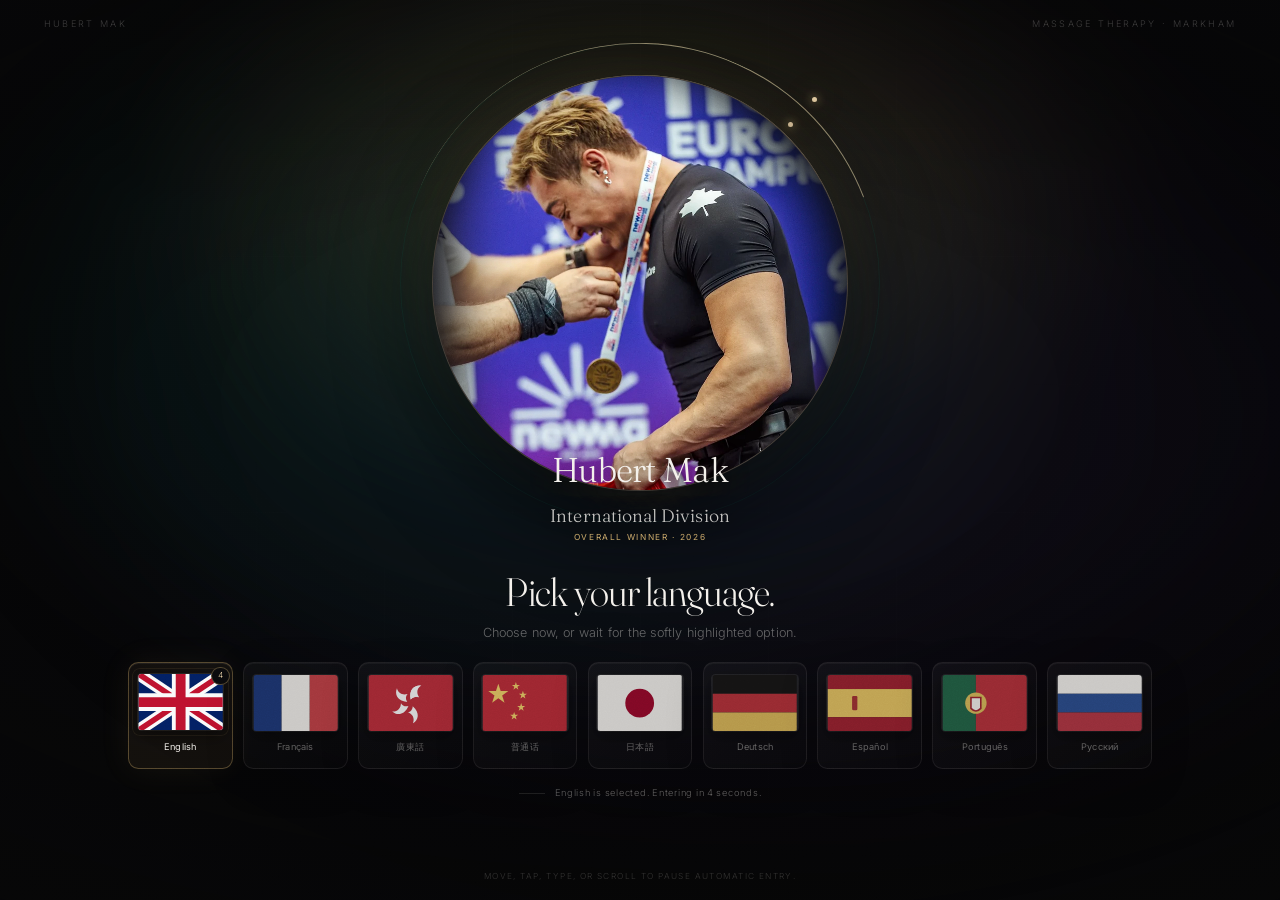
==== commit 94db102c: "Use hubert@makcare.com for the direct email card too The form already sent to hubert@makcare.com, bu" ====
--- a/index.html
+++ b/index.html
@@ -93,7 +93,7 @@
       "image": { "@id": "https://hubertmak.com/#hubert-image" },
       "description": "Hubert Mak is an award-winning Registered Massage Therapist and Osteopathic Manual Practitioner providing massage therapy in Markham, Ontario.",
       "jobTitle": ["Registered Massage Therapist", "Osteopathic Manual Practitioner"],
-      "email": "mailto:healing@hubertmak.com",
+      "email": "mailto:hubert@makcare.com",
       "telephone": "+1-905-609-1238",
       "worksFor": { "@id": "https://hubertmak.com/#makcare" },
       "sameAs": [
@@ -133,7 +133,7 @@
       "description": "Award-winning massage therapy and osteopathic manual therapy in Markham, Ontario, led by Registered Massage Therapist Hubert Mak.",
       "image": { "@id": "https://hubertmak.com/#hubert-image" },
       "telephone": "+1-905-609-1238",
-      "email": "healing@hubertmak.com",
+      "email": "hubert@makcare.com",
       "founder": { "@id": "https://hubertmak.com/#hubert-mak" },
       "address": {
         "@type": "PostalAddress",
--- a/css/portal.css
+++ b/css/portal.css
@@ -4,12 +4,11 @@
 
 @view-transition { navigation: auto; }
 
-::view-transition-old(mak-portrait),
-::view-transition-new(mak-portrait) {
-  animation-duration: 1150ms;
-  animation-timing-function: var(--ease-out);
-  mix-blend-mode: normal;
-}
+/* The portrait is deliberately not given a view-transition-name. A named
+   element is captured without its ancestors' clipping or opacity and drawn in
+   the top layer, so the cutout escaped its circle and flew over the closed
+   curtain for the length of the morph. The page crossfade is dark to dark
+   here anyway: the portal's veil closes, then the site's curtain opens. */
 
 .gate-root,
 .gate-body { min-height: 100%; }
@@ -105,7 +104,6 @@
   height: auto;
   aspect-ratio: 1;
   transform: translate(-50%, -50%);
-  view-transition-name: mak-portrait-wrap;
 }
 
 .gate__portrait-window {
@@ -149,7 +147,6 @@
   transform: translateX(-50%);
   filter:
     contrast(1.04) saturate(0.96);
-  view-transition-name: mak-portrait;
 }
 
 .cut--gate .cut__aura {
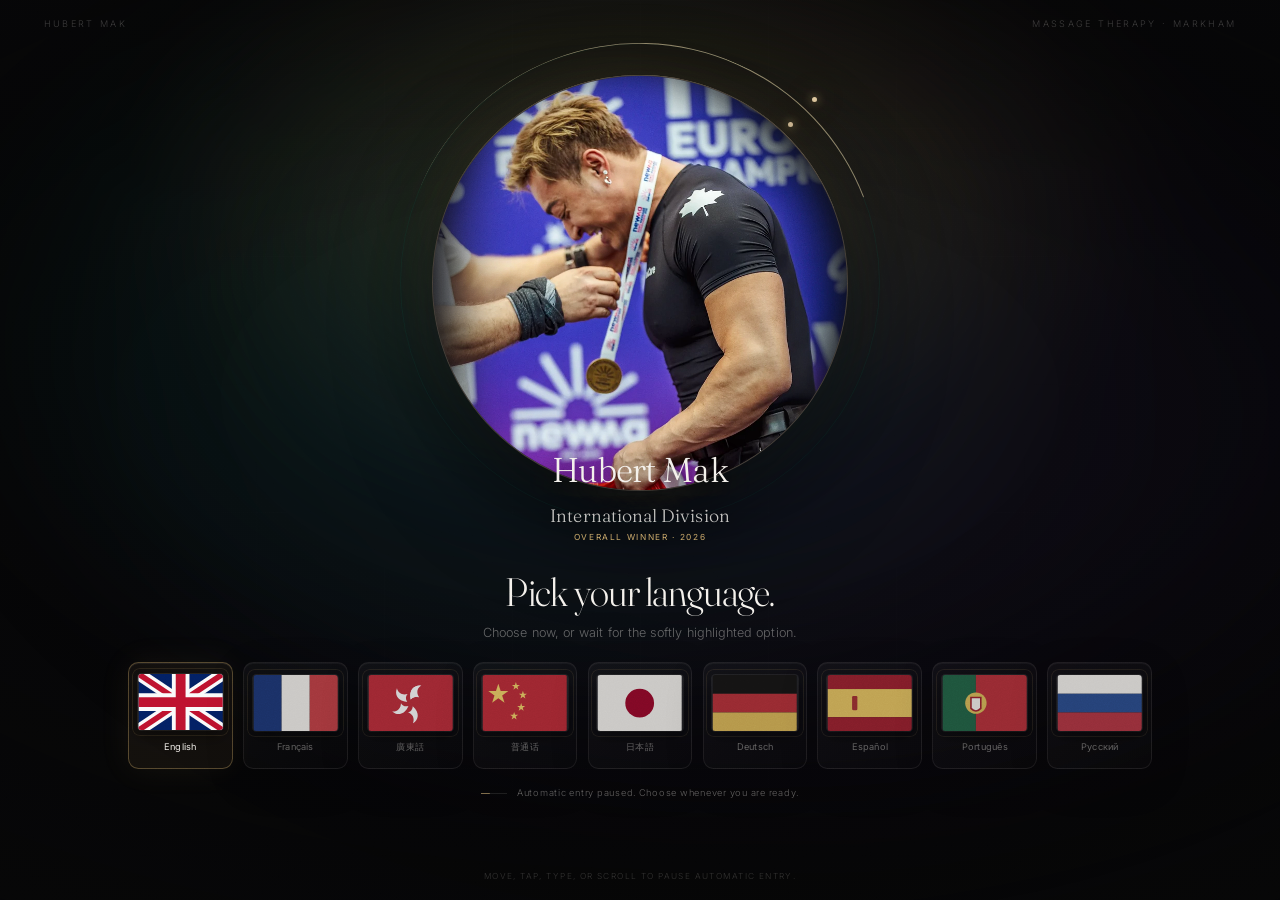
==== commit 12313b93: "Hang real drapery for the portal veil and the site curtain Both curtains were two flat panels slidin" ====
--- a/index.html
+++ b/index.html
@@ -299,6 +299,7 @@
 </main>
 
 <noscript><style>.gate-veil{display:none}.is-gate-booting .language-gate{opacity:1}</style></noscript>
+<script src="js/curtain.js?v=20261020" defer></script>
 <script src="js/gate.js" defer></script>
 </body>
 </html>
--- a/css/base.css
+++ b/css/base.css
@@ -276,6 +276,28 @@
 .curtain.is-open .curtain__panel--r { transform: translate3d(101%, 0, 0); }
 .curtain.is-open .curtain__seam { opacity: 0; }
 .curtain.is-done { display: none; }
+
+/* Physical drapery (js/curtain.js). The CSS panels stay as the fallback and
+   only hide once the drape has drawn its first frame. */
+.curtain-drape {
+  position: absolute;
+  inset: 0;
+  width: 100%;
+  height: 100%;
+  pointer-events: none;
+  opacity: 0;
+  transition: opacity 240ms ease;
+}
+.is-drape-ready > .curtain-drape { opacity: 1; }
+.is-drape-ready > .curtain__panel,
+.is-drape-ready > .gate-veil__panel { visibility: hidden; transition: visibility 0s 240ms; }
+/* The drape leaves on its own schedule, once the cloth has settled */
+.curtain.has-drape.is-done:not(.is-drape-finished),
+.gate-veil.has-drape.is-open:not(.is-drape-finished) { display: block; }
+.has-drape.is-drape-finished { display: none !important; }
+/* When the cloth sweeps closed, the seam only exists once the edges meet */
+.gate-veil.has-drape.is-closing .gate-veil__seam { opacity: 0; animation: drape-seam-in 500ms ease 620ms forwards; }
+@keyframes drape-seam-in { to { opacity: 0.75; } }
 
 /* --------------------------------------------------------------------------
    Cursor, fine pointers only
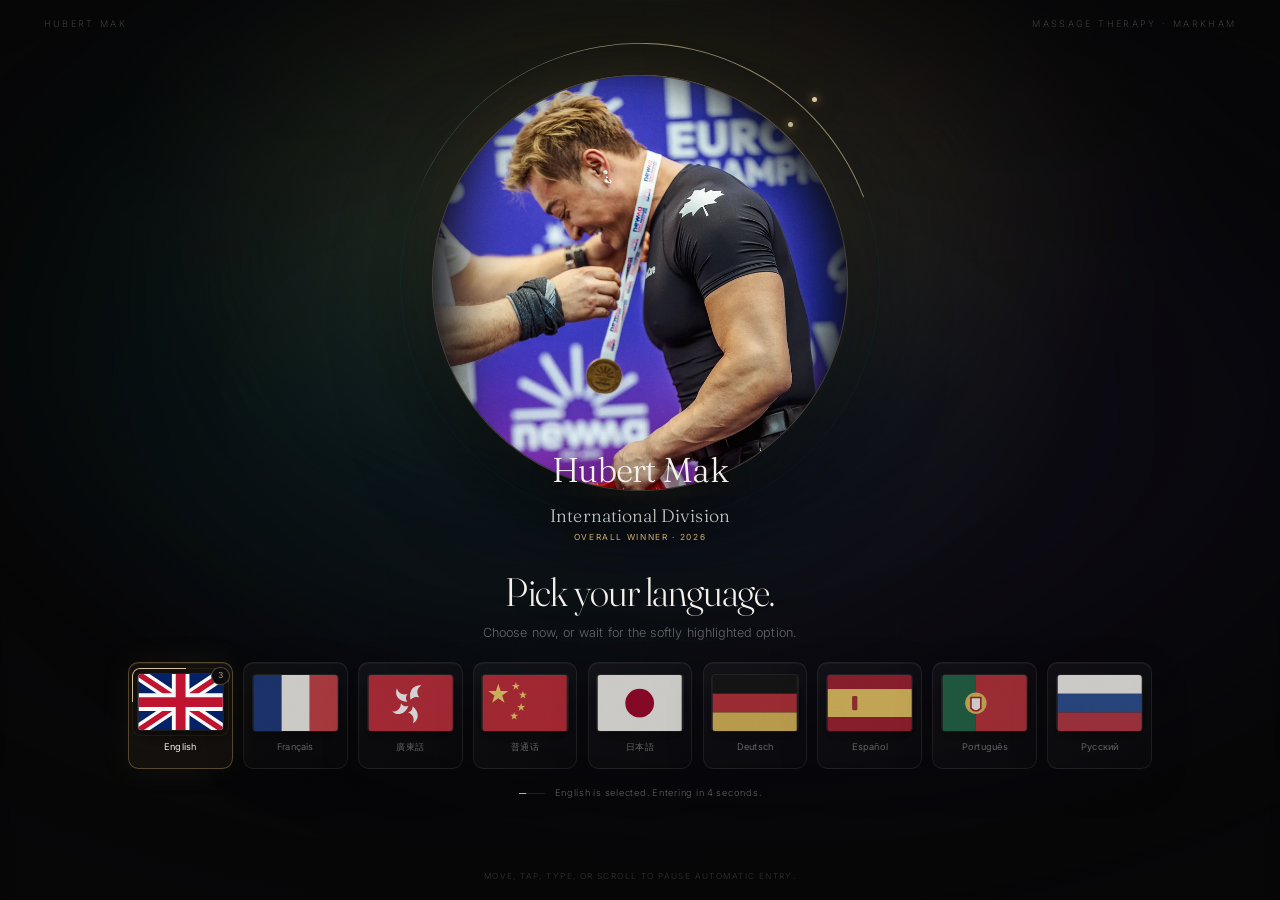
==== commit 837319c2: "Draw the curtains open from the hem first Both curtains opened the rod first, with the cloth below t" ====
--- a/index.html
+++ b/index.html
@@ -299,7 +299,7 @@
 </main>
 
 <noscript><style>.gate-veil{display:none}.is-gate-booting .language-gate{opacity:1}</style></noscript>
-<script src="js/curtain.js?v=20261020" defer></script>
+<script src="js/curtain.js?v=20261020b" defer></script>
 <script src="js/gate.js" defer></script>
 </body>
 </html>
